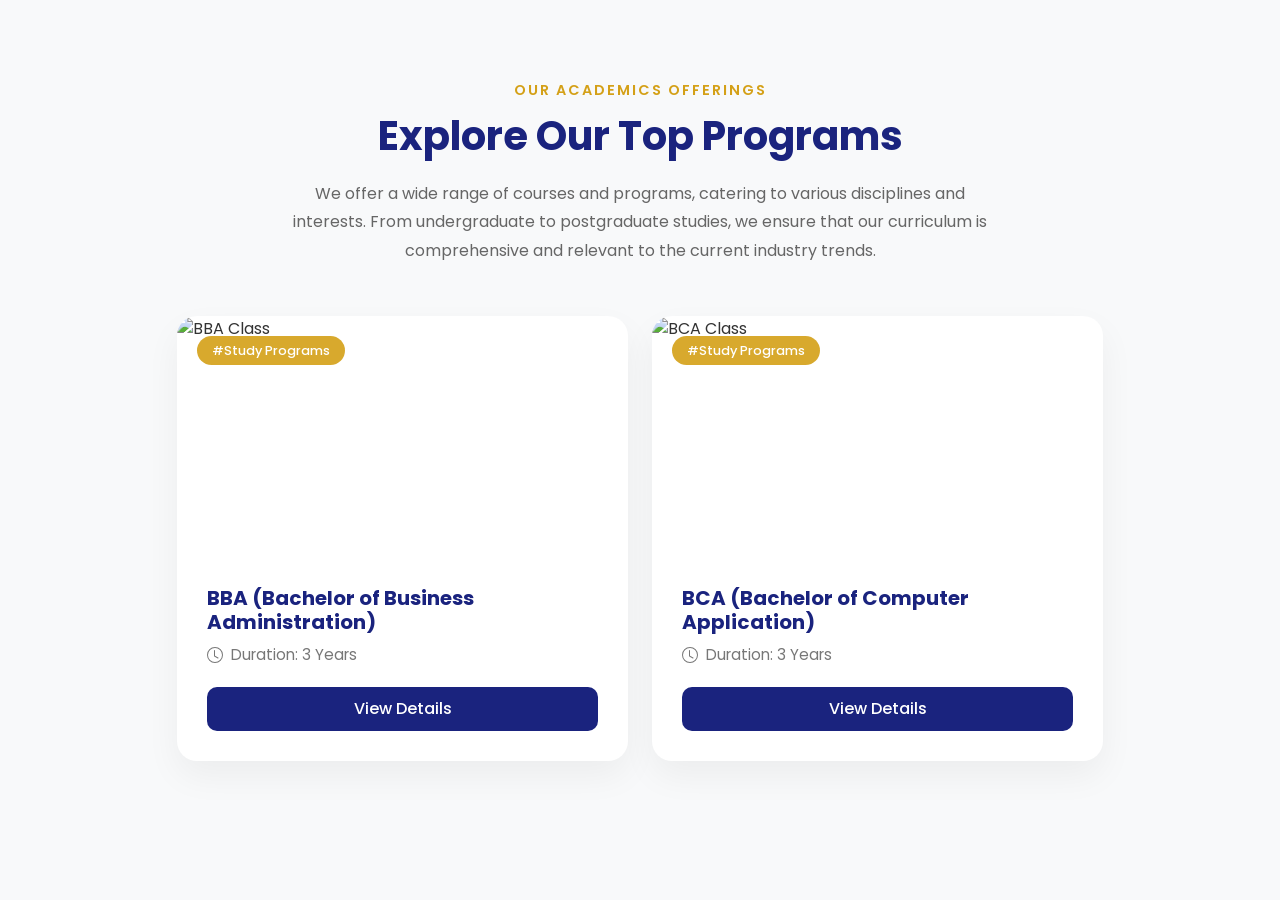
==== all.html @ d0318bdf "cmmit" ====
<!DOCTYPE html>
<html lang="en">
<head>
    <meta charset="UTF-8">
    <meta name="viewport" content="width=device-width, initial-scale=1.0">
    <title>Academic Offerings Section</title>
    <link href="https://cdn.jsdelivr.net/npm/bootstrap@5.3.0/dist/css/bootstrap.min.css" rel="stylesheet">
    <link href="https://fonts.googleapis.com/css2?family=Poppins:wght@300;400;600;700&display=swap" rel="stylesheet">
    
    <style>
        body {
            font-family: 'Poppins', sans-serif;
            background-color: #f8f9fa;
            color: #333;
        }

        /* Section Styling */
        .academic-section {
            padding: 80px 0;
            overflow: hidden;
        }

        .section-tag {
            color: #d4a017;
            font-weight: 600;
            text-transform: uppercase;
            letter-spacing: 2px;
            font-size: 0.9rem;
            display: block;
            margin-bottom: 10px;
        }

        .section-title {
            font-weight: 700;
            font-size: 2.5rem;
            color: #1a237e;
            margin-bottom: 20px;
        }

        .section-description {
            max-width: 700px;
            margin: 0 auto 50px;
            color: #666;
            line-height: 1.8;
        }

        /* Card Styling */
        .program-card {
            border: none;
            border-radius: 20px;
            overflow: hidden;
            background: #fff;
            box-shadow: 0 15px 35px rgba(0,0,0,0.05);
            transition: all 0.4s cubic-bezier(0.175, 0.885, 0.32, 1.275);
            height: 100%;
            position: relative;
            opacity: 0;
            transform: translateY(30px);
            animation: fadeInUp 0.8s ease forwards;
        }

        .program-card:hover {
            transform: translateY(-10px);
            box-shadow: 0 25px 50px rgba(26, 35, 126, 0.15);
        }

        .image-container {
            position: relative;
            height: 240px;
            overflow: hidden;
        }

        .program-image {
            width: 100%;
            height: 100%;
            object-fit: cover;
            transition: transform 0.6s ease;
        }

        .program-card:hover .program-image {
            transform: scale(1.1);
        }

        .badge-overlay {
            position: absolute;
            top: 20px;
            left: 20px;
            background: rgba(212, 160, 23, 0.9);
            color: white;
            padding: 5px 15px;
            border-radius: 50px;
            font-size: 0.8rem;
            font-weight: 500;
            backdrop-filter: blur(5px);
        }

        .card-body {
            padding: 30px;
        }

        .program-name {
            font-weight: 700;
            font-size: 1.25rem;
            color: #1a237e;
            margin-bottom: 10px;
        }

        .duration-info {
            display: flex;
            align-items: center;
            color: #777;
            font-size: 0.95rem;
            margin-bottom: 20px;
        }

        .btn-explore {
            background: #1a237e;
            color: white;
            border-radius: 10px;
            padding: 10px 25px;
            font-weight: 500;
            transition: 0.3s;
            border: none;
            width: 100%;
        }

        .btn-explore:hover {
            background: #d4a017;
            color: white;
        }

        /* Animations */
        @keyframes fadeInUp {
            to {
                opacity: 1;
                transform: translateY(0);
            }
        }

        .delay-1 { animation-delay: 0.2s; }
        .delay-2 { animation-delay: 0.4s; }

        @media (max-width: 768px) {
            .section-title { font-size: 2rem; }
        }
    </style>
</head>
<body>

<section class="academic-section">
    <div class="container">
        <div class="text-center mb-5">
            <span class="section-tag">Our Academics Offerings</span>
            <h2 class="section-title">Explore Our Top Programs</h2>
            <p class="section-description">
                We offer a wide range of courses and programs, catering to various disciplines and interests. 
                From undergraduate to postgraduate studies, we ensure that our curriculum is comprehensive 
                and relevant to the current industry trends.
            </p>
        </div>

        <div class="row g-4 justify-content-center">
            
            <div class="col-lg-5 col-md-6">
                <div class="program-card delay-1">
                    <div class="image-container">
                        <div class="badge-overlay">#Study Programs</div>
                        <img src="https://i.pinimg.com/1200x/9c/ce/6a/9cce6af92fe641683c65697a6bd728b0.jpg" alt="BBA Class" class="program-image">
                    </div>
                    <div class="card-body">
                        <h3 class="program-name">BBA (Bachelor of Business Administration)</h3>
                        <div class="duration-info">
                            <svg xmlns="http://www.w3.org/2000/svg" width="16" height="16" fill="currentColor" class="bi bi-clock me-2" viewBox="0 0 16 16">
                                <path d="M8 3.5a.5.5 0 0 0-1 0V9a.5.5 0 0 0 .252.434l3.5 2a.5.5 0 0 0 .496-.868L8 8.71V3.5z"/>
                                <path d="M8 16A8 8 0 1 0 8 0a8 8 0 0 0 0 16zm7-8A7 7 0 1 1 1 8a7 7 0 0 1 14 0z"/>
                            </svg>
                            Duration: 3 Years
                        </div>
                        <button class="btn btn-explore">View Details</button>
                    </div>
                </div>
            </div>

            <div class="col-lg-5 col-md-6">
                <div class="program-card delay-2">
                    <div class="image-container">
                        <div class="badge-overlay">#Study Programs</div>
                        <img src="https://images.unsplash.com/photo-1517694712202-14dd9538aa97?auto=format&fit=crop&w=800" alt="BCA Class" class="program-image">
                    </div>
                    <div class="card-body">
                        <h3 class="program-name">BCA (Bachelor of Computer Application)</h3>
                        <div class="duration-info">
                            <svg xmlns="http://www.w3.org/2000/svg" width="16" height="16" fill="currentColor" class="bi bi-clock me-2" viewBox="0 0 16 16">
                                <path d="M8 3.5a.5.5 0 0 0-1 0V9a.5.5 0 0 0 .252.434l3.5 2a.5.5 0 0 0 .496-.868L8 8.71V3.5z"/>
                                <path d="M8 16A8 8 0 1 0 8 0a8 8 0 0 0 0 16zm7-8A7 7 0 1 1 1 8a7 7 0 0 1 14 0z"/>
                            </svg>
                            Duration: 3 Years
                        </div>
                        <button class="btn btn-explore">View Details</button>
                    </div>
                </div>
            </div>

        </div>
    </div>
</section>

<script src="https://cdn.jsdelivr.net/npm/bootstrap@5.3.0/dist/js/bootstrap.bundle.min.js"></script>
</body>
</html>
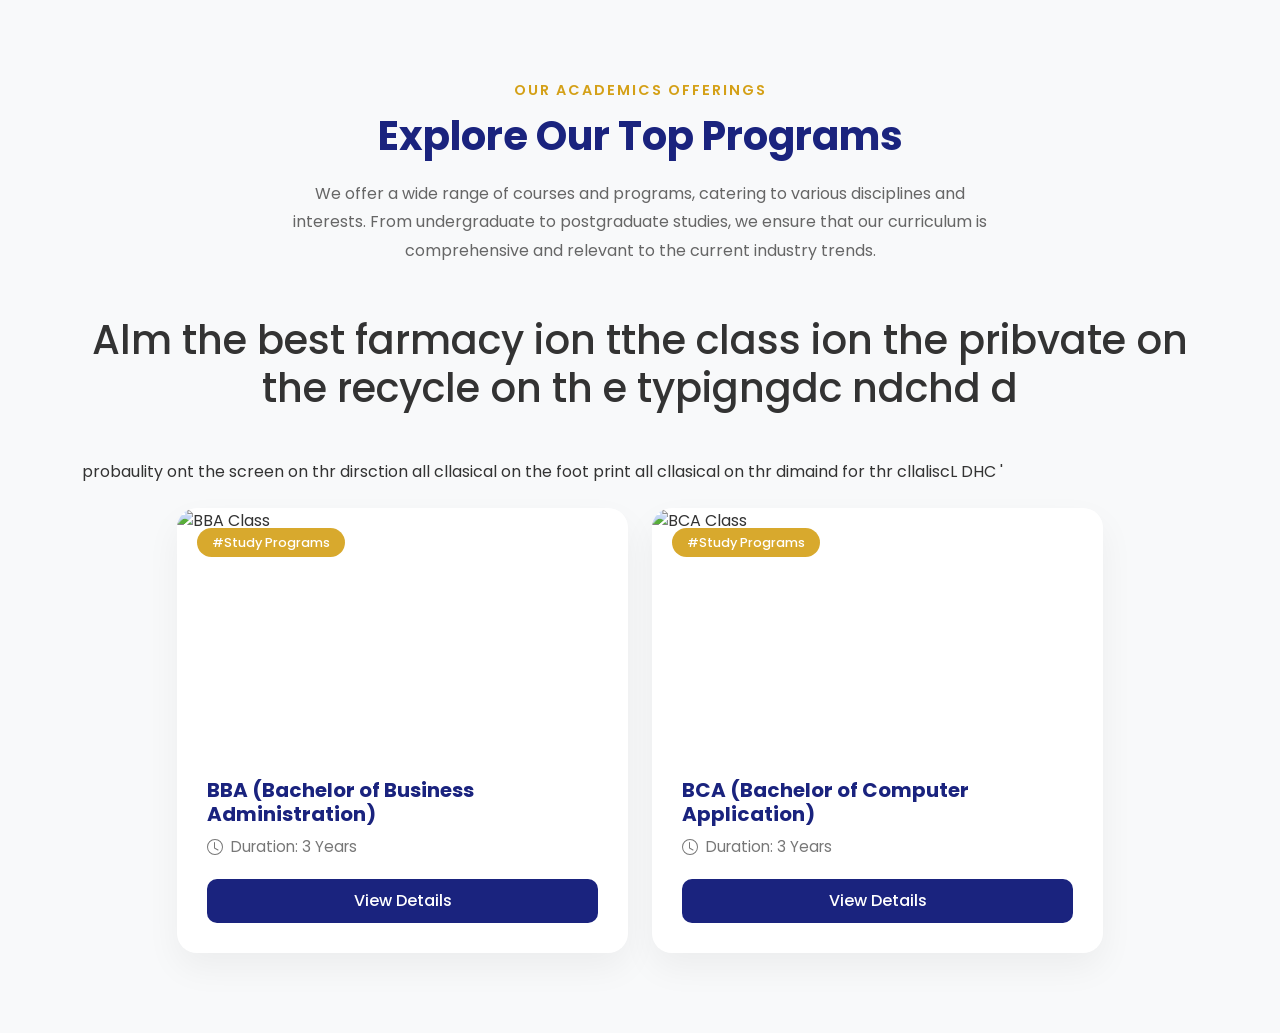
==== commit 3e5dc5a4: "commit" ====
--- a/all.html
+++ b/all.html
@@ -157,10 +157,10 @@
                 From undergraduate to postgraduate studies, we ensure that our curriculum is comprehensive 
                 and relevant to the current industry trends.
             </p>
+        <h1>Alm the best farmacy ion tthe class ion the pribvate on the recycle on th e typigngdc ndchd  d</h1>
         </div>
-
         <div class="row g-4 justify-content-center">
-            
+            <div>probaulity ont the screen on thr dirsction all cllasical on the foot print all cllasical on thr dimaind for thr cllaliscL  DHC  '</div>
             <div class="col-lg-5 col-md-6">
                 <div class="program-card delay-1">
                     <div class="image-container">
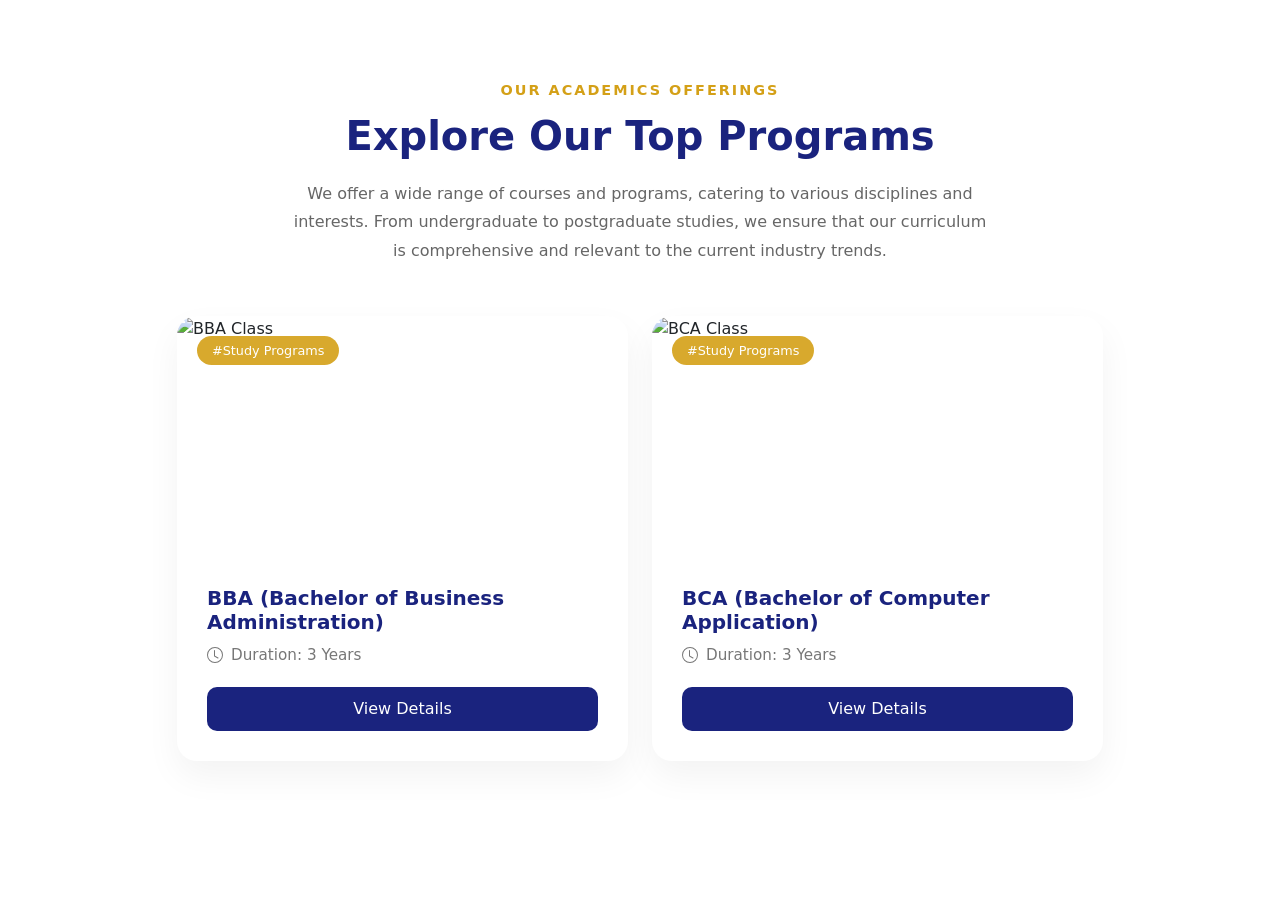
==== commit a798c6f4: "commit" ====
--- a/all.html
+++ b/all.html
@@ -8,19 +8,14 @@
     <link href="https://fonts.googleapis.com/css2?family=Poppins:wght@300;400;600;700&display=swap" rel="stylesheet">
     
     <style>
-        body {
-            font-family: 'Poppins', sans-serif;
-            background-color: #f8f9fa;
-            color: #333;
-        }
-
-        /* Section Styling */
+    
+
         .academic-section {
             padding: 80px 0;
             overflow: hidden;
         }
 
-        .section-tag {
+       .academic-section .section-tag {
             color: #d4a017;
             font-weight: 600;
             text-transform: uppercase;
@@ -30,14 +25,14 @@
             margin-bottom: 10px;
         }
 
-        .section-title {
+       .academic-section .section-title {
             font-weight: 700;
             font-size: 2.5rem;
             color: #1a237e;
             margin-bottom: 20px;
         }
 
-        .section-description {
+       .academic-section .section-description {
             max-width: 700px;
             margin: 0 auto 50px;
             color: #666;
@@ -45,7 +40,7 @@
         }
 
         /* Card Styling */
-        .program-card {
+      .academic-section  .program-card {
             border: none;
             border-radius: 20px;
             overflow: hidden;
@@ -59,29 +54,29 @@
             animation: fadeInUp 0.8s ease forwards;
         }
 
-        .program-card:hover {
+      .academic-section  .program-card:hover {
             transform: translateY(-10px);
             box-shadow: 0 25px 50px rgba(26, 35, 126, 0.15);
         }
 
-        .image-container {
+       .academic-section .image-container {
             position: relative;
             height: 240px;
             overflow: hidden;
         }
 
-        .program-image {
+       .academic-section .program-image {
             width: 100%;
             height: 100%;
             object-fit: cover;
             transition: transform 0.6s ease;
         }
 
-        .program-card:hover .program-image {
+       .academic-section .program-card:hover .program-image {
             transform: scale(1.1);
         }
 
-        .badge-overlay {
+       .academic-section .badge-overlay {
             position: absolute;
             top: 20px;
             left: 20px;
@@ -94,18 +89,18 @@
             backdrop-filter: blur(5px);
         }
 
-        .card-body {
+       .academic-section .card-body {
             padding: 30px;
         }
 
-        .program-name {
+       .academic-section .program-name {
             font-weight: 700;
             font-size: 1.25rem;
             color: #1a237e;
             margin-bottom: 10px;
         }
 
-        .duration-info {
+       .academic-section .duration-info {
             display: flex;
             align-items: center;
             color: #777;
@@ -113,7 +108,7 @@
             margin-bottom: 20px;
         }
 
-        .btn-explore {
+       .academic-section .btn-explore {
             background: #1a237e;
             color: white;
             border-radius: 10px;
@@ -124,12 +119,11 @@
             width: 100%;
         }
 
-        .btn-explore:hover {
+       .academic-section .btn-explore:hover {
             background: #d4a017;
             color: white;
         }
 
-        /* Animations */
         @keyframes fadeInUp {
             to {
                 opacity: 1;
@@ -137,11 +131,11 @@
             }
         }
 
-        .delay-1 { animation-delay: 0.2s; }
-        .delay-2 { animation-delay: 0.4s; }
+      .academic-section  .delay-1 { animation-delay: 0.2s; }
+       .academic-section .delay-2 { animation-delay: 0.4s; }
 
         @media (max-width: 768px) {
-            .section-title { font-size: 2rem; }
+          .academic-section  .section-title { font-size: 2rem; }
         }
     </style>
 </head>
@@ -157,10 +151,8 @@
                 From undergraduate to postgraduate studies, we ensure that our curriculum is comprehensive 
                 and relevant to the current industry trends.
             </p>
-        <h1>Alm the best farmacy ion tthe class ion the pribvate on the recycle on th e typigngdc ndchd  d</h1>
         </div>
         <div class="row g-4 justify-content-center">
-            <div>probaulity ont the screen on thr dirsction all cllasical on the foot print all cllasical on thr dimaind for thr cllaliscL  DHC  '</div>
             <div class="col-lg-5 col-md-6">
                 <div class="program-card delay-1">
                     <div class="image-container">
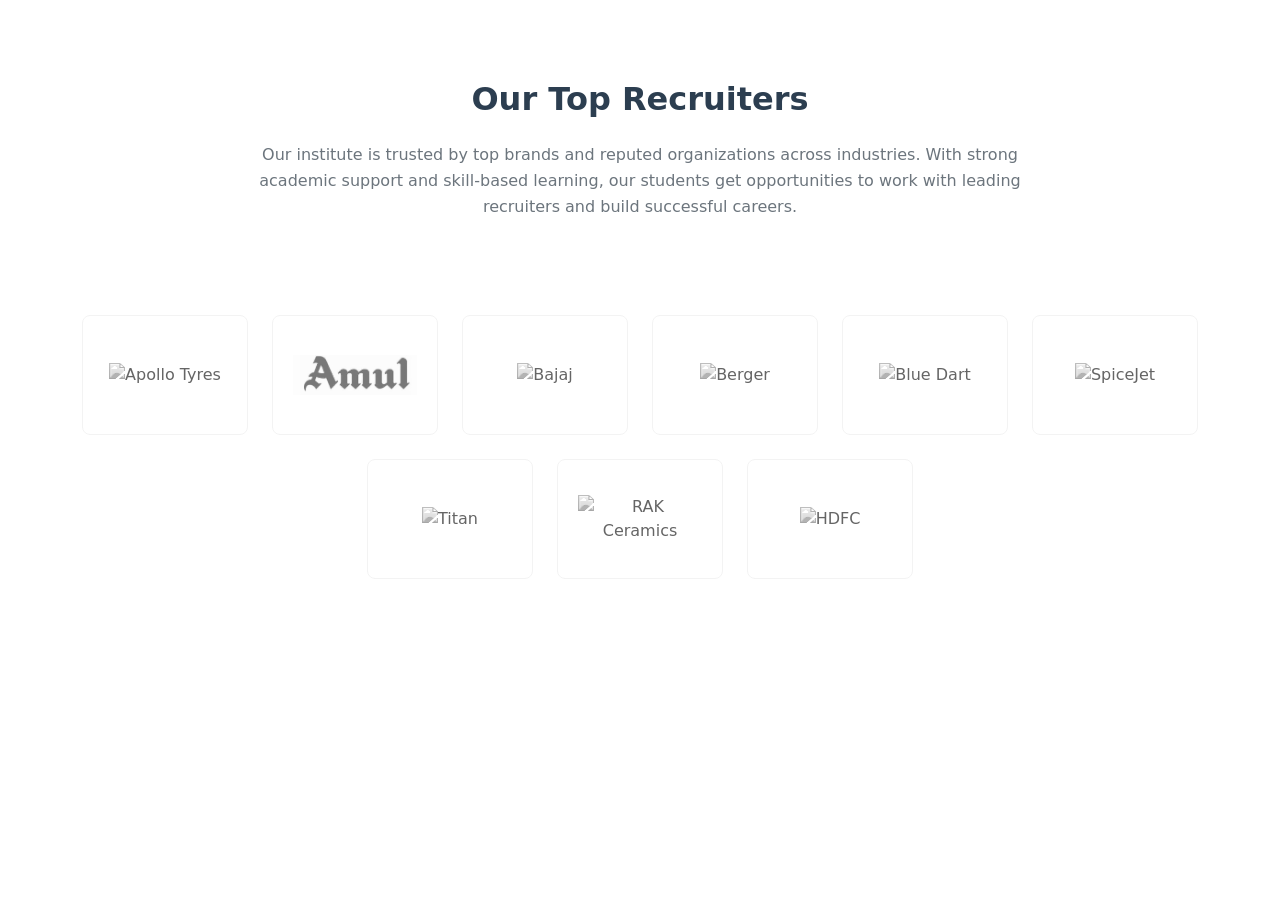
==== commit 4db82a07: "commit" ====
--- a/all.html
+++ b/all.html
@@ -3,196 +3,138 @@
 <head>
     <meta charset="UTF-8">
     <meta name="viewport" content="width=device-width, initial-scale=1.0">
-    <title>Academic Offerings Section</title>
+    <title>Recruiters Section</title>
     <link href="https://cdn.jsdelivr.net/npm/bootstrap@5.3.0/dist/css/bootstrap.min.css" rel="stylesheet">
-    <link href="https://fonts.googleapis.com/css2?family=Poppins:wght@300;400;600;700&display=swap" rel="stylesheet">
     
     <style>
-    
-
-        .academic-section {
-            padding: 80px 0;
-            overflow: hidden;
+        :root {
+            --primary-color: #2c3e50;
+            --text-muted: #6c757d;
+            --bg-light: #f8f9fa;
         }
 
-       .academic-section .section-tag {
-            color: #d4a017;
-            font-weight: 600;
-            text-transform: uppercase;
-            letter-spacing: 2px;
-            font-size: 0.9rem;
-            display: block;
-            margin-bottom: 10px;
+        .recruiter-section {
+            padding: 80px 0;
+            background-color: #fff;
         }
 
-       .academic-section .section-title {
+        .section-title {
             font-weight: 700;
-            font-size: 2.5rem;
-            color: #1a237e;
-            margin-bottom: 20px;
+            color: var(--primary-color);
+            margin-bottom: 1.5rem;
+            position: relative;
         }
 
-       .academic-section .section-description {
-            max-width: 700px;
-            margin: 0 auto 50px;
-            color: #666;
-            line-height: 1.8;
+        .section-subtitle {
+            max-width: 800px;
+            margin: 0 auto 3rem auto;
+            color: var(--text-muted);
+            line-height: 1.6;
         }
 
-        /* Card Styling */
-      .academic-section  .program-card {
-            border: none;
-            border-radius: 20px;
-            overflow: hidden;
+        /* Logo Grid Styling */
+        .logo-item {
+            display: flex;
+            align-items: center;
+            justify-content: center;
+            padding: 20px;
+            height: 120px;
             background: #fff;
-            box-shadow: 0 15px 35px rgba(0,0,0,0.05);
-            transition: all 0.4s cubic-bezier(0.175, 0.885, 0.32, 1.275);
-            height: 100%;
-            position: relative;
-            opacity: 0;
-            transform: translateY(30px);
-            animation: fadeInUp 0.8s ease forwards;
+            border: 1px solid #eee;
+            border-radius: 8px;
+            transition: all 0.3s ease-in-out;
+            filter: grayscale(100%); /* Optional: Modern grayscale look */
+            opacity: 0.7;
         }
 
-      .academic-section  .program-card:hover {
-            transform: translateY(-10px);
-            box-shadow: 0 25px 50px rgba(26, 35, 126, 0.15);
+        .logo-item:hover {
+            filter: grayscale(0%);
+            opacity: 1;
+            box-shadow: 0 10px 20px rgba(0,0,0,0.05);
+            transform: translateY(-5px);
+            border-color: #dee2e6;
         }
 
-       .academic-section .image-container {
-            position: relative;
-            height: 240px;
-            overflow: hidden;
+        .logo-item img {
+            max-width: 100%;
+            max-height: 60px;
+            object-fit: contain;
         }
 
-       .academic-section .program-image {
-            width: 100%;
-            height: 100%;
-            object-fit: cover;
-            transition: transform 0.6s ease;
-        }
-
-       .academic-section .program-card:hover .program-image {
-            transform: scale(1.1);
-        }
-
-       .academic-section .badge-overlay {
-            position: absolute;
-            top: 20px;
-            left: 20px;
-            background: rgba(212, 160, 23, 0.9);
-            color: white;
-            padding: 5px 15px;
-            border-radius: 50px;
-            font-size: 0.8rem;
-            font-weight: 500;
-            backdrop-filter: blur(5px);
-        }
-
-       .academic-section .card-body {
-            padding: 30px;
-        }
-
-       .academic-section .program-name {
-            font-weight: 700;
-            font-size: 1.25rem;
-            color: #1a237e;
-            margin-bottom: 10px;
-        }
-
-       .academic-section .duration-info {
-            display: flex;
-            align-items: center;
-            color: #777;
-            font-size: 0.95rem;
-            margin-bottom: 20px;
-        }
-
-       .academic-section .btn-explore {
-            background: #1a237e;
-            color: white;
-            border-radius: 10px;
-            padding: 10px 25px;
-            font-weight: 500;
-            transition: 0.3s;
-            border: none;
-            width: 100%;
-        }
-
-       .academic-section .btn-explore:hover {
-            background: #d4a017;
-            color: white;
-        }
-
-        @keyframes fadeInUp {
-            to {
-                opacity: 1;
-                transform: translateY(0);
+        /* Responsive adjustments */
+        @media (max-width: 768px) {
+            .recruiter-section {
+                padding: 50px 0;
             }
-        }
-
-      .academic-section  .delay-1 { animation-delay: 0.2s; }
-       .academic-section .delay-2 { animation-delay: 0.4s; }
-
-        @media (max-width: 768px) {
-          .academic-section  .section-title { font-size: 2rem; }
+            .logo-item {
+                height: 100px;
+                padding: 15px;
+            }
         }
     </style>
 </head>
 <body>
 
-<section class="academic-section">
-    <div class="container">
-        <div class="text-center mb-5">
-            <span class="section-tag">Our Academics Offerings</span>
-            <h2 class="section-title">Explore Our Top Programs</h2>
-            <p class="section-description">
-                We offer a wide range of courses and programs, catering to various disciplines and interests. 
-                From undergraduate to postgraduate studies, we ensure that our curriculum is comprehensive 
-                and relevant to the current industry trends.
-            </p>
+<section class="recruiter-section">
+    <div class="container text-center">
+        <div class="row mb-5">
+            <div class="col-12">
+                <h2 class="section-title">Our Top Recruiters</h2>
+                <p class="section-subtitle">
+                    Our institute is trusted by top brands and reputed organizations across industries. 
+                    With strong academic support and skill-based learning, our students get opportunities 
+                    to work with leading recruiters and build successful careers.
+                </p>
+            </div>
         </div>
+
         <div class="row g-4 justify-content-center">
-            <div class="col-lg-5 col-md-6">
-                <div class="program-card delay-1">
-                    <div class="image-container">
-                        <div class="badge-overlay">#Study Programs</div>
-                        <img src="https://i.pinimg.com/1200x/9c/ce/6a/9cce6af92fe641683c65697a6bd728b0.jpg" alt="BBA Class" class="program-image">
-                    </div>
-                    <div class="card-body">
-                        <h3 class="program-name">BBA (Bachelor of Business Administration)</h3>
-                        <div class="duration-info">
-                            <svg xmlns="http://www.w3.org/2000/svg" width="16" height="16" fill="currentColor" class="bi bi-clock me-2" viewBox="0 0 16 16">
-                                <path d="M8 3.5a.5.5 0 0 0-1 0V9a.5.5 0 0 0 .252.434l3.5 2a.5.5 0 0 0 .496-.868L8 8.71V3.5z"/>
-                                <path d="M8 16A8 8 0 1 0 8 0a8 8 0 0 0 0 16zm7-8A7 7 0 1 1 1 8a7 7 0 0 1 14 0z"/>
-                            </svg>
-                            Duration: 3 Years
-                        </div>
-                        <button class="btn btn-explore">View Details</button>
-                    </div>
+            <div class="col-6 col-md-4 col-lg-2">
+                <div class="logo-item">
+                    <img src="images/bajaj-min.jpg" alt="Apollo Tyres">
+                </div>
+            </div>
+            <div class="col-6 col-md-4 col-lg-2">
+                <div class="logo-item">
+                    <img src="images/amul-min.jpg" alt="Asian Paints">
+                </div>
+            </div>
+            <div class="col-6 col-md-4 col-lg-2">
+                <div class="logo-item">
+                    <img src="https://upload.wikimedia.org/wikipedia/en/thumb/4/43/Bajaj_Auto_logo.svg/1200px-Bajaj_Auto_logo.svg.png" alt="Bajaj">
+                </div>
+            </div>
+            <div class="col-6 col-md-4 col-lg-2">
+                <div class="logo-item">
+                    <img src="https://upload.wikimedia.org/wikipedia/commons/e/ec/Berger_Paints_logo.svg" alt="Berger">
+                </div>
+            </div>
+            <div class="col-6 col-md-4 col-lg-2">
+                <div class="logo-item">
+                    <img src="https://upload.wikimedia.org/wikipedia/commons/b/b9/Blue_Dart_logo.svg" alt="Blue Dart">
                 </div>
             </div>
 
-            <div class="col-lg-5 col-md-6">
-                <div class="program-card delay-2">
-                    <div class="image-container">
-                        <div class="badge-overlay">#Study Programs</div>
-                        <img src="https://images.unsplash.com/photo-1517694712202-14dd9538aa97?auto=format&fit=crop&w=800" alt="BCA Class" class="program-image">
-                    </div>
-                    <div class="card-body">
-                        <h3 class="program-name">BCA (Bachelor of Computer Application)</h3>
-                        <div class="duration-info">
-                            <svg xmlns="http://www.w3.org/2000/svg" width="16" height="16" fill="currentColor" class="bi bi-clock me-2" viewBox="0 0 16 16">
-                                <path d="M8 3.5a.5.5 0 0 0-1 0V9a.5.5 0 0 0 .252.434l3.5 2a.5.5 0 0 0 .496-.868L8 8.71V3.5z"/>
-                                <path d="M8 16A8 8 0 1 0 8 0a8 8 0 0 0 0 16zm7-8A7 7 0 1 1 1 8a7 7 0 0 1 14 0z"/>
-                            </svg>
-                            Duration: 3 Years
-                        </div>
-                        <button class="btn btn-explore">View Details</button>
-                    </div>
+            <div class="col-6 col-md-4 col-lg-2">
+                <div class="logo-item">
+                    <img src="https://upload.wikimedia.org/wikipedia/en/thumb/b/be/SpiceJet_logo.svg/1200px-SpiceJet_logo.svg.png" alt="SpiceJet">
                 </div>
             </div>
-
+            <div class="col-6 col-md-4 col-lg-2">
+                <div class="logo-item">
+                    <img src="https://upload.wikimedia.org/wikipedia/en/thumb/2/23/Titan_Company_logo.svg/1200px-Titan_Company_logo.svg.png" alt="Titan">
+                </div>
+            </div>
+            <div class="col-6 col-md-4 col-lg-2">
+                <div class="logo-item">
+                    <img src="https://upload.wikimedia.org/wikipedia/commons/a/ab/RAK_Ceramics_logo.png" alt="RAK Ceramics">
+                </div>
+            </div>
+            <div class="col-6 col-md-4 col-lg-2">
+                <div class="logo-item">
+                    <img src="https://upload.wikimedia.org/wikipedia/commons/2/22/HDFC_Bank_Logo.svg" alt="HDFC">
+                </div>
+            </div>
         </div>
     </div>
 </section>
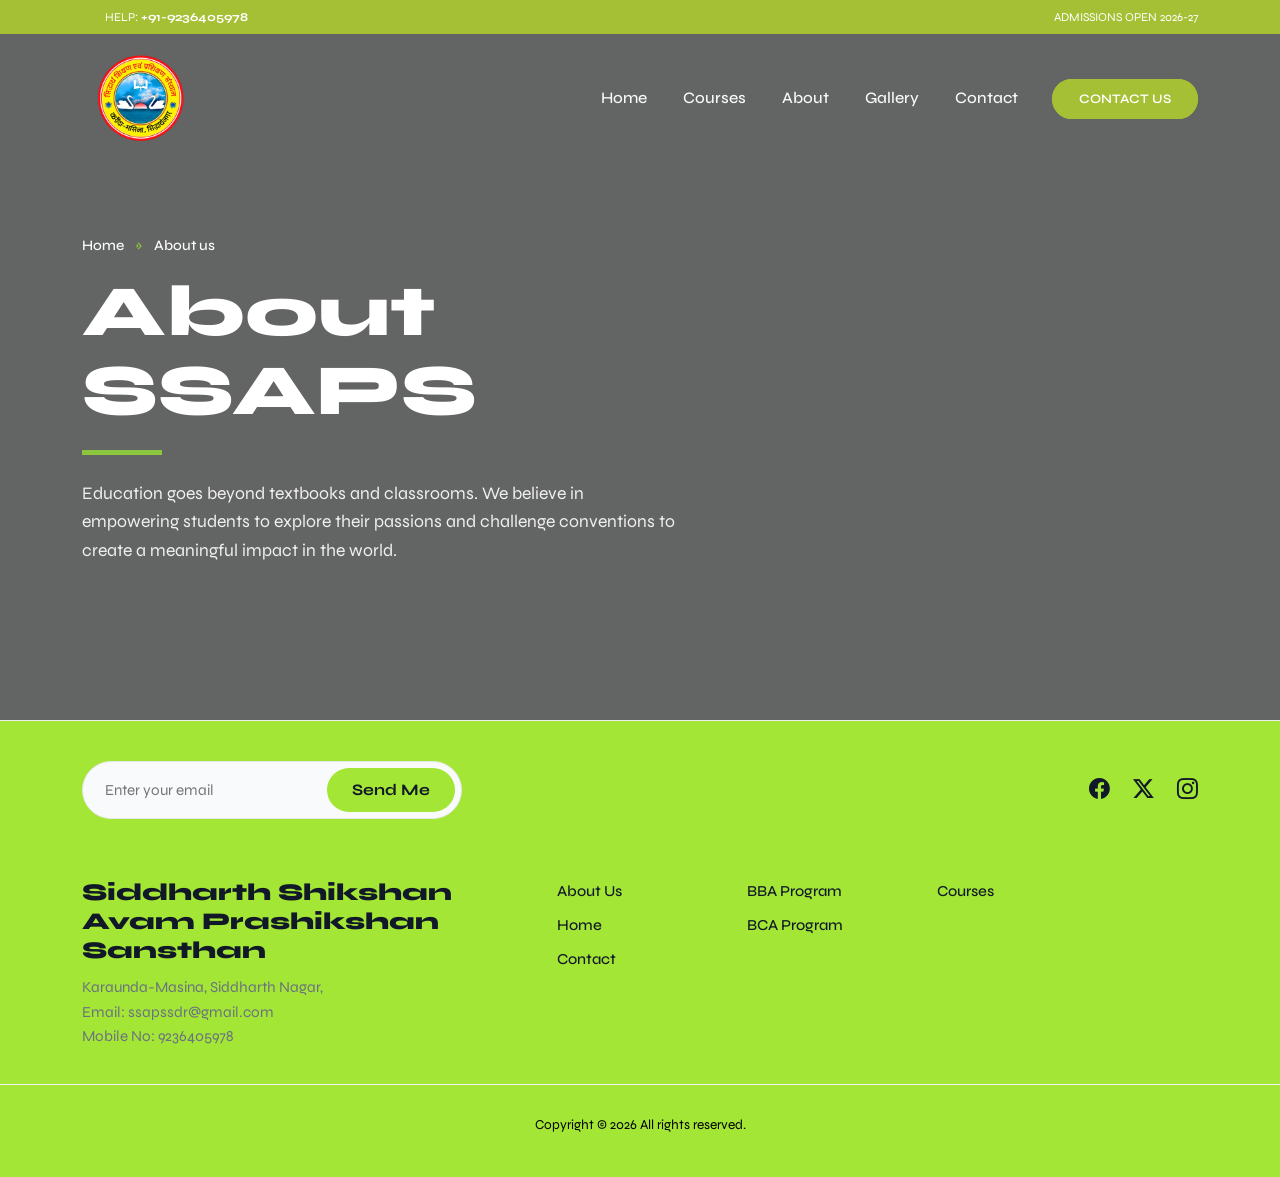
==== commit 51449ac6: "commit" ====
--- a/all.html
+++ b/all.html
@@ -1,144 +1,254 @@
 <!DOCTYPE html>
 <html lang="en">
+
 <head>
     <meta charset="UTF-8">
     <meta name="viewport" content="width=device-width, initial-scale=1.0">
-    <title>Recruiters Section</title>
+    <title>Siddharth Sansthan | Elite Design</title>
+    <link rel="stylesheet" href="https://cdn.jsdelivr.net/npm/bootstrap-icons@1.11.1/font/bootstrap-icons.css">
+
+    <link rel="shortcut icon" href="images/logo-1.png" type="image/x-icon">
     <link href="https://cdn.jsdelivr.net/npm/bootstrap@5.3.0/dist/css/bootstrap.min.css" rel="stylesheet">
+    <link rel="stylesheet" href="https://cdnjs.cloudflare.com/ajax/libs/font-awesome/6.4.0/css/all.min.css">
+    <link href="https://fonts.googleapis.com/css2?family=Poppins:wght@300;400;500;600;700&display=swap"
+        rel="stylesheet">
+    <link
+        href="https://fonts.googleapis.com/css2?family=Syne:wght@400;700;800&family=Inter:wght@300;400;600&display=swap"
+        rel="stylesheet">
+
+    <link rel="stylesheet" href="https://cdnjs.cloudflare.com/ajax/libs/animate.css/4.1.1/animate.min.css" />
+    <link rel="stylesheet" href="https://cdn.jsdelivr.net/npm/swiper@11/swiper-bundle.min.css" />
+
+    <link rel="stylesheet" href="assets/style.css">
+
+</head>
+
+<body>
+
+    <div class="header-wrapper" id="headerWrapper">
+        <div class="top-info-bar">
+            <div class="container">
+                <div class="top-bar-content d-flex justify-content-between">
+                    <div class="top-item">
+                        <i class="fa-solid fa-phone-volume  me-2"></i> HELP: <strong>+91-9236405978</strong>
+                    </div>
+                    <div class="top-item">
+                        <i class="fa-solid fa-bell  me-2"></i> ADMISSIONS OPEN 2026-27
+                    </div>
+                </div>
+            </div>
+        </div>
+
+        <nav class="navbar navbar-expand-lg main-nav">
+            <div class="container">
+                <a class="navbar-brand" href="#">
+                    <img src="images/logo-1.png" alt="Logo">
+                </a>
+
+                <button class="navbar-toggler" type="button" data-bs-toggle="offcanvas" data-bs-target="#mobileSidebar">
+                    <i class="fa-solid fa-bars-staggered"></i>
+                </button>
+
+                <div class="collapse navbar-collapse justify-content-end">
+                    <ul class="navbar-nav align-items-center">
+                        <li class="nav-item"><a class="nav-link" href="#">Home</a></li>
+                        <li class="nav-item"><a class="nav-link" href="#">Courses</a></li>
+                        <li class="nav-item"><a class="nav-link" href="#">About</a></li>
+                        <li class="nav-item"><a class="nav-link" href="#">Gallery</a></li>
+                        <li class="nav-item"><a class="nav-link" href="#">Contact</a></li>
+                        <li class="nav-item d-none d-lg-block">
+                            <a href="#" class="btn-contact ms-3">Contact Us</a>
+                        </li>
+                    </ul>
+                </div>
+            </div>
+        </nav>
+    </div>
+
+    <div class="offcanvas offcanvas-end" id="mobileSidebar">
+        <div class="offcanvas-header">
+            <img src="images/logo-1.png" alt="" style="width: 70px;">
+            <!-- <h6 class="offcanvas-title fw-bold">CAMPUS MENU</h6> -->
+            <button type="button" class="btn-close-custom" data-bs-dismiss="offcanvas">
+                <i class="fa-solid fa-xmark"></i>
+            </button>
+        </div>
+        <div class="offcanvas-body">
+            <div class="navbar-nav">
+                <a class="nav-link" href="#"><i class="fa-solid fa-house me-2"></i> Home</a>
+                <a class="nav-link" href="#"><i class="fa-solid fa-book me-2"></i> Courses</a>
+                <a class="nav-link" href="#"><i class="fa-solid fa-user me-2"></i> About</a>
+                <a class="nav-link" href="#"><i class="fa-solid fa-image me-2"></i> Gallery</a>
+                <a class="nav-link" href="#"><i class="fa-solid fa-envelope me-2"></i> Contact</a>
+            </div>
+            <div class="p-4 mt-auto">
+                <a href="#" class="btn-contact d-block text-center">Contact Us</a>
+            </div>
+        </div>
+    </div>
+
+<!-- hero section  -->
+  <header class="hero-banner-about" style="   background: linear-gradient(rgba(0, 0, 0, 0.6), rgba(0, 0, 0, 0.6)), 
+                        url('https://i.pinimg.com/webp85/1200x/19/55/c7/1955c78ae477741f1e07fdf03360c8cd.webp');
+     ">
+        <div class="container">
+            <div class="row">
+                <div class="col-lg-8 col-md-10 mt-5 pt-5">
+                    
+                    <div class="breadcrumb-text">
+                        Home <span>»</span> About us
+                    </div>
+
+                    <h1 class="hero-title">About SSAPS</h1>
+                    
+                    <div class="title-underline"></div>
+
+                    <p class="hero-description">
+                        Education goes beyond textbooks and classrooms. We believe in empowering 
+                        students to explore their passions and challenge conventions to create 
+                        a meaningful impact in the world.
+                    </p>
+
+                </div>
+            </div>
+        </div>
+    </header>
+    <!-- footer  -->
+
+
+
     
-    <style>
-        :root {
-            --primary-color: #2c3e50;
-            --text-muted: #6c757d;
-            --bg-light: #f8f9fa;
-        }
-
-        .recruiter-section {
-            padding: 80px 0;
-            background-color: #fff;
-        }
-
-        .section-title {
-            font-weight: 700;
-            color: var(--primary-color);
-            margin-bottom: 1.5rem;
-            position: relative;
-        }
-
-        .section-subtitle {
-            max-width: 800px;
-            margin: 0 auto 3rem auto;
-            color: var(--text-muted);
-            line-height: 1.6;
-        }
-
-        /* Logo Grid Styling */
-        .logo-item {
-            display: flex;
-            align-items: center;
-            justify-content: center;
-            padding: 20px;
-            height: 120px;
-            background: #fff;
-            border: 1px solid #eee;
-            border-radius: 8px;
-            transition: all 0.3s ease-in-out;
-            filter: grayscale(100%); /* Optional: Modern grayscale look */
-            opacity: 0.7;
-        }
-
-        .logo-item:hover {
-            filter: grayscale(0%);
-            opacity: 1;
-            box-shadow: 0 10px 20px rgba(0,0,0,0.05);
-            transform: translateY(-5px);
-            border-color: #dee2e6;
-        }
-
-        .logo-item img {
-            max-width: 100%;
-            max-height: 60px;
-            object-fit: contain;
-        }
-
-        /* Responsive adjustments */
-        @media (max-width: 768px) {
-            .recruiter-section {
-                padding: 50px 0;
+    <footer class="maxwell-footer">
+        <div class="container">
+
+            <div class="footer-top">
+                <div class="subscribe-pill">
+                    <input type="email" placeholder="Enter your email">
+                    <button class="btn-green">Send Me</button>
+                </div>
+                <div class="social-links">
+                    <a href="#"><i class="bi bi-facebook"></i></a>
+                    <a href="#"><i class="bi bi-twitter-x"></i></a>
+                    <a href="#"><i class="bi bi-instagram"></i></a>
+                </div>
+            </div>
+
+            <div class="row g-4">
+                <div class="col-lg-5 col-md-12">
+                    <div class="inst-name">Siddharth Shikshan Avam Prashikshan Sansthan</div>
+                    <p class="inst-details">
+                        Karaunda-Masina, Siddharth Nagar,<br>
+                        Email: ssapssdr@gmail.com<br>
+                        Mobile No: 9236405978
+                    </p>
+                </div>
+
+                <div class="col-lg-2 col-md-4">
+                    <ul class="footer-links">
+                        <li><a href="#">About Us</a></li>
+                        <li><a href="#">Home</a></li>
+                        <li><a href="#">Contact</a></li>
+                    </ul>
+                </div>
+
+                <div class="col-lg-2 col-md-4">
+                    <ul class="footer-links">
+                        <li><a href="#">BBA Program</a></li>
+                        <li><a href="#">BCA Program</a></li>
+                    </ul>
+                </div>
+
+                <div class="col-lg-3 col-md-4">
+                    <ul class="footer-links">
+                        <li><a href="#">Courses</a></li>
+                    </ul>
+                </div>
+            </div>
+
+
+
+        </div>
+        <div class="copyright text-center">
+            <p>Copyright © 2026 All rights reserved.</p>
+        </div>
+    </footer>
+    <!-- footer end  -->
+    <!-- about us section  -->
+    <script src="https://cdn.jsdelivr.net/npm/swiper@11/swiper-bundle.min.js"></script>
+
+    <script src="https://cdn.jsdelivr.net/npm/bootstrap@5.3.0/dist/js/bootstrap.bundle.min.js"></script>
+
+
+    <script>
+        var swiper = new Swiper(".myVerticalSwiper", {
+            direction: "vertical",
+            slidesPerView: 1,
+            spaceBetween: 30,
+            mousewheel: true,
+            pagination: {
+                el: ".swiper-pagination",
+                clickable: true,
+            },
+            keyboard: {
+                enabled: true,
+            },
+            speed: 800,
+            loop: true,
+            autoplay: {
+                delay: 5000,
+                disableOnInteraction: false,
+            },
+        });
+    </script>
+    <script>
+        window.addEventListener('scroll', function () {
+            const wrapper = document.getElementById('headerWrapper');
+            if (window.scrollY > 50) {
+                wrapper.classList.add('scrolled');
+            } else {
+                wrapper.classList.remove('scrolled');
             }
-            .logo-item {
-                height: 100px;
-                padding: 15px;
+        });
+    </script>
+    <script>
+        var swiper = new Swiper(".courseSwiper", {
+            slidesPerView: 1,
+            spaceBetween: 25,
+            loop: true,
+            autoplay: { delay: 4000, disableOnInteraction: false },
+            navigation: {
+                nextEl: ".next-btn",
+                prevEl: ".prev-btn",
+            },
+            breakpoints: {
+                768: { slidesPerView: 2 },
+                1024: { slidesPerView: 3 },
             }
-        }
-    </style>
-</head>
-<body>
-
-<section class="recruiter-section">
-    <div class="container text-center">
-        <div class="row mb-5">
-            <div class="col-12">
-                <h2 class="section-title">Our Top Recruiters</h2>
-                <p class="section-subtitle">
-                    Our institute is trusted by top brands and reputed organizations across industries. 
-                    With strong academic support and skill-based learning, our students get opportunities 
-                    to work with leading recruiters and build successful careers.
-                </p>
-            </div>
-        </div>
-
-        <div class="row g-4 justify-content-center">
-            <div class="col-6 col-md-4 col-lg-2">
-                <div class="logo-item">
-                    <img src="images/bajaj-min.jpg" alt="Apollo Tyres">
-                </div>
-            </div>
-            <div class="col-6 col-md-4 col-lg-2">
-                <div class="logo-item">
-                    <img src="images/amul-min.jpg" alt="Asian Paints">
-                </div>
-            </div>
-            <div class="col-6 col-md-4 col-lg-2">
-                <div class="logo-item">
-                    <img src="https://upload.wikimedia.org/wikipedia/en/thumb/4/43/Bajaj_Auto_logo.svg/1200px-Bajaj_Auto_logo.svg.png" alt="Bajaj">
-                </div>
-            </div>
-            <div class="col-6 col-md-4 col-lg-2">
-                <div class="logo-item">
-                    <img src="https://upload.wikimedia.org/wikipedia/commons/e/ec/Berger_Paints_logo.svg" alt="Berger">
-                </div>
-            </div>
-            <div class="col-6 col-md-4 col-lg-2">
-                <div class="logo-item">
-                    <img src="https://upload.wikimedia.org/wikipedia/commons/b/b9/Blue_Dart_logo.svg" alt="Blue Dart">
-                </div>
-            </div>
-
-            <div class="col-6 col-md-4 col-lg-2">
-                <div class="logo-item">
-                    <img src="https://upload.wikimedia.org/wikipedia/en/thumb/b/be/SpiceJet_logo.svg/1200px-SpiceJet_logo.svg.png" alt="SpiceJet">
-                </div>
-            </div>
-            <div class="col-6 col-md-4 col-lg-2">
-                <div class="logo-item">
-                    <img src="https://upload.wikimedia.org/wikipedia/en/thumb/2/23/Titan_Company_logo.svg/1200px-Titan_Company_logo.svg.png" alt="Titan">
-                </div>
-            </div>
-            <div class="col-6 col-md-4 col-lg-2">
-                <div class="logo-item">
-                    <img src="https://upload.wikimedia.org/wikipedia/commons/a/ab/RAK_Ceramics_logo.png" alt="RAK Ceramics">
-                </div>
-            </div>
-            <div class="col-6 col-md-4 col-lg-2">
-                <div class="logo-item">
-                    <img src="https://upload.wikimedia.org/wikipedia/commons/2/22/HDFC_Bank_Logo.svg" alt="HDFC">
-                </div>
-            </div>
-        </div>
-    </div>
-</section>
-
-<script src="https://cdn.jsdelivr.net/npm/bootstrap@5.3.0/dist/js/bootstrap.bundle.min.js"></script>
+        });
+
+        const filterBtns = document.querySelectorAll('.filter-btn');
+        const originalSlides = Array.from(document.querySelectorAll('.swiper-slide'));
+
+        filterBtns.forEach(btn => {
+            btn.addEventListener('click', function () {
+                filterBtns.forEach(b => b.classList.remove('active'));
+                this.classList.add('active');
+
+                const filter = this.getAttribute('data-filter');
+
+                swiper.removeAllSlides();
+
+                originalSlides.forEach(slide => {
+                    if (filter === '*' || slide.classList.contains(filter.replace('.', ''))) {
+                        swiper.appendSlide(slide);
+                    }
+                });
+
+                swiper.update();
+                swiper.slideToLoop(0);
+            });
+        });
+    </script>
 </body>
+
 </html>
--- a/assets/style.css
+++ b/assets/style.css
@@ -0,0 +1,1436 @@
+        :root {
+            --primary: #0e5233;
+            --accent: #ffc107;
+            --new: #0e5233;
+            --dark-base: #0f1012;
+            --text-gray: #a0a0a0;
+            --primaryy: #a6c035;
+            --maxwell-lime: rgb(163, 230, 53);
+            --dark-text: #111827;
+            --bg-light: #f9fafb;
+            --primary: #6366f1;
+            --secondary: #a855f7;
+            --dark: #0f172a;
+            --text-muted: #64748b;
+
+        }
+
+        body {
+            /* font-family: 'Poppins', sans-serif; */
+                        font-family: 'Syne', sans-serif !important;
+
+            margin: 0;
+            background: #f8f9fa;
+            overflow-x: hidden;
+        }
+
+        .navbar-toggler,
+        .navbar-toggler:focus,
+        .navbar-toggler:active,
+        .navbar-toggler-icon:focus {
+            outline: none !important;
+            box-shadow: none !important;
+            border: none !important;
+        }
+
+        .btn-close-custom:focus {
+            outline: none !important;
+            box-shadow: none !important;
+        }
+
+        .nav-link:focus {
+            outline: none !important;
+            box-shadow: none !important;
+        }
+
+        #headerWrapper {
+            position: fixed;
+            top: 0;
+            width: 100%;
+            z-index: 1040;
+            transition: transform 0.4s cubic-bezier(0.4, 0, 0.2, 1);
+        }
+
+        .header-wrapper.scrolled {
+            transform: translateY(-41px);
+        }
+
+        .header-wrapper.scrolled .nav-link {
+            color: var(--maxwell-lime) !important;
+        }
+
+        .top-info-bar {
+            background-color: var(--primaryy);
+            color: white;
+            padding: 8px 0;
+            font-size: 12px;
+            white-space: nowrap;
+            overflow: hidden;
+        }
+
+        @media (max-width: 768px) {
+            .top-bar-content {
+                display: flex;
+                animation: marquee 10s linear infinite;
+                width: max-content;
+            }
+
+            .top-item {
+                padding-right: 50px;
+            }
+
+            .header-wrapper.scrolled {
+                transform: translateY(-37px);
+            }
+        }
+
+        @keyframes marquee {
+            0% {
+                transform: translateX(10%);
+            }
+
+            100% {
+                transform: translateX(-100%);
+            }
+        }
+
+        .main-nav {
+            background: transparent;
+            padding: 15px 0;
+            transition: all 0.4s ease;
+        }
+
+        .header-wrapper.scrolled .main-nav {
+            background: rgba(255, 255, 255, 0.98);
+            box-shadow: 0 10px 30px rgba(0, 0, 0, 0.1);
+            padding: 10px 0;
+        }
+
+
+
+        .header-wrapper.scrolled .navbar-brand img {
+            /* height: 45px; */
+        }
+
+        .nav-link {
+            color: #f9f9f9 !important;
+            font-weight: 500;
+            margin: 0 10px;
+            position: relative;
+            transition: 0.3s;
+        }
+
+        .nav-link::after {
+            content: '';
+            position: absolute;
+            width: 0;
+            height: 2px;
+            bottom: -2px;
+            left: 0;
+            background: var(--primaryy);
+            transition: 0.3s;
+        }
+
+        .nav-link:hover::after {
+            width: 100%;
+        }
+
+        .nav-link:hover {
+            color: var(--primaryy) !important;
+            transform: translateY(-2px);
+        }
+
+        .btn-contact {
+            background: var(--primaryy);
+            color: white !important;
+            padding: 10px 25px;
+            border-radius: 50px;
+            font-weight: 600;
+            font-size: 13px;
+            text-transform: uppercase;
+            border: 2px solid var(--primaryy);
+            transition: 0.3s;
+            text-decoration: none;
+        }
+
+        .btn-contact:hover {
+            background: transparent;
+            color: var(--primaryy) !important;
+        }
+
+        .offcanvas {
+            z-index: 2000 !important;
+            width: 70% !important;
+            border-left: none !important;
+            box-shadow: -10px 0 30px rgba(0, 0, 0, 0.3);
+            border-top-left-radius: 20px;
+            border-bottom-left-radius: 20px;
+        }
+
+        .offcanvas-header {
+            background: var(--primary);
+            color: white;
+            padding: 20px;
+            border-top-left-radius: 20px;
+        }
+
+        .btn-close-custom {
+            background: rgba(255, 255, 255, 0.2);
+            border: none;
+            color: white;
+            width: 35px;
+            height: 35px;
+            border-radius: 50%;
+            display: flex;
+            align-items: center;
+            justify-content: center;
+        }
+
+        .offcanvas .nav-link {
+            padding: 15px 25px !important;
+            border-bottom: 1px solid #f1f1f1;
+            margin: 0;
+            font-size: 1rem;
+        }
+
+        .navbar-toggler {
+            border: none !important;
+            color: var(--primaryy) !important;
+            font-size: 1.8rem;
+        }
+
+        .top-item i {
+            color: var(--primaryy);
+        }
+
+        .navbar-brand img {
+            width: 120px;
+            height: auto;
+            /* padding: 5px; */
+        }
+
+        @media (max-width: 767px) {
+            .navbar-brand img {
+                width: 60px;
+                padding: 0px !important;
+            }
+        }
+
+        /* hero section css  */
+        .hero-wrapper {
+            position: relative;
+            min-height: 120vh;
+
+            display: flex;
+            align-items: center;
+            background: linear-gradient(90deg, var(--dark-base) 40%, rgba(15, 16, 18, 0.4) 100%),
+                url('/images/about-banner.jpg') no-repeat center center/cover;
+            background-attachment: fixed;
+        }
+
+        .main-heading {
+            font-family: 'Syne', sans-serif;
+            font-weight: bold;
+            font-size: clamp(2.5rem, 6vw, 2.7rem);
+            line-height: 1.2;
+            /* text-transform: uppercase; */
+            margin-bottom: 20px;
+            background: linear-gradient(to right, #fff 60%, var(--text-gray));
+            -webkit-background-clip: text;
+            -webkit-text-fill-color: transparent;
+
+        }
+
+        .glass-tag {
+            background: rgba(255, 255, 255, 0.1);
+            backdrop-filter: blur(10px);
+            border: 1px solid rgba(255, 255, 255, 0.2);
+            padding: 8px 18px;
+            font-weight: 600;
+            letter-spacing: 2px;
+            font-size: 0.75rem;
+            text-transform: uppercase;
+            color: var(--primaryy);
+            display: inline-block;
+        }
+
+        .location-box {
+            border-left: 2px solid var(--maxwell-lime);
+            padding-left: 20px;
+            margin: 30px 0;
+        }
+
+        .location-box h3 {
+            font-family: 'Syne', sans-serif;
+            font-size: 1.4rem;
+            letter-spacing: 1px;
+        }
+
+        .btn-elite {
+            position: relative;
+
+            padding: 15px 30px;
+            font-family: 'Syne', sans-serif;
+            font-weight: 700;
+            text-transform: uppercase;
+            letter-spacing: 2px;
+            transition: 0.4s;
+            overflow: hidden;
+            z-index: 1;
+            text-decoration: none;
+            background: var(--primaryy);
+
+            display: inline-block;
+        }
+
+        .btn-elite::before {
+            content: '';
+            position: absolute;
+            top: 0;
+            background-color: var(--primaryy);
+
+            left: -100%;
+            width: 100%;
+            height: 100%;
+            transition: 0.4s;
+            z-index: -1;
+        }
+
+        .btn-elite:hover::before {
+            left: 0;
+        }
+
+        .btn-elite:hover {
+            color: #000;
+            border-color: var(#FF5F1F);
+            transform: translateY(-3px);
+        }
+
+        .scroll-indicator {
+            position: absolute;
+            bottom: 40px;
+            left: 50%;
+            transform: translateX(-50%);
+            text-align: center;
+        }
+
+        .line {
+            width: 2px;
+            height: 60px;
+            background: linear-gradient(to bottom, #a6c035, transparent);
+            margin: 0 auto;
+            animation: grow 2s infinite;
+        }
+
+        @keyframes grow {
+            0% {
+                height: 0;
+                opacity: 0;
+            }
+
+            50% {
+                height: 60px;
+                opacity: 1;
+            }
+
+            100% {
+                height: 60px;
+                opacity: 0;
+            }
+        }
+  @media (max-width: 771px) {
+            .hero-wrapper {
+min-height: 90vh;
+            }}
+        @media (max-width: 991px) {
+            .hero-wrapper {
+                background: linear-gradient(rgba(15, 16, 18, 0.85), rgba(15, 16, 18, 0.85)),
+                    url('/images/about-banner.jpg') center/cover;
+                text-align: center;
+            }
+            .about img
+            {
+                margin-top: 50px;
+            }
+
+            .location-box {
+                border-left: none;
+                padding-left: 0;
+            }
+            .location-box h3{
+                text-align: start !important;
+            }
+             .location-box p{
+                text-align: start !important;
+            }
+            .lead{
+                text-align: start;
+            }
+    .hero-wrapper {
+        text-align: start;
+    }
+            .main-heading {
+                font-size: 2.8rem;
+                text-align: start;
+            }
+            
+            .glass-tag {
+                align-items: start;
+                justify-content: start;
+            }
+        }
+
+        .maxwell-footer {
+            background-color: var(--maxwell-lime);
+            padding: 40px 0 0px;
+            color: var(--dark-text);
+            border-top: 1px solid #eee;
+        }
+
+        .footer-top {
+            display: flex;
+            justify-content: space-between;
+            align-items: center;
+            margin-bottom: 60px;
+            flex-wrap: wrap;
+            gap: 30px;
+        }
+
+        .subscribe-pill {
+            display: flex;
+            align-items: center;
+            background: var(--bg-light);
+            border-radius: 50px;
+            padding: 6px 6px 6px 20px;
+            min-width: 380px;
+            border: 1px solid #e5e7eb;
+            transition: 0.3s;
+        }
+
+        .subscribe-pill:focus-within {
+            border-color: var(--maxwell-lime);
+            background: #fff;
+        }
+
+        .subscribe-pill input {
+            border: none;
+            background: transparent;
+            outline: none;
+            flex: 1;
+            font-size: 0.95rem;
+        }
+
+        .btn-green {
+            background-color: var(--maxwell-lime);
+            color: var(--dark-text);
+            border: none;
+            border-radius: 50px;
+            padding: 10px 25px;
+            font-weight: 700;
+            transition: 0.3s ease;
+        }
+
+        .btn-green:hover {
+            background-color: var(--dark-text);
+            color: white;
+        }
+
+        .inst-name {
+            font-weight: 800;
+            font-size: 1.5rem;
+            margin-bottom: 10px;
+            line-height: 1.2;
+        }
+
+        .inst-details {
+            color: #6b7280;
+            font-size: 0.95rem;
+            line-height: 1.6;
+        }
+
+        .footer-links {
+            list-style: none;
+            padding: 0;
+            margin: 0;
+        }
+
+        .footer-links li {
+            margin-bottom: 10px;
+        }
+
+        .footer-links a {
+            text-decoration: none;
+            color: var(--dark-text);
+            font-weight: 500;
+            font-size: 0.95rem;
+            transition: 0.2s;
+        }
+
+        .footer-links a:hover {
+            color: #fff;
+        }
+
+        .social-links a {
+            color: var(--dark-text);
+            font-size: 1.3rem;
+            margin-left: 20px;
+            transition: 0.3s;
+        }
+
+        .social-links a:hover {
+            color: var(--maxwell-lime);
+            transform: translateY(-3px);
+            display: inline-block;
+        }
+
+        .copyright {
+            margin-top: 20px;
+            padding-top: 30px;
+            padding-bottom: 2%;
+            border-top: 1px solid #f3f4f6;
+            color: #000000;
+            font-size: 0.85rem;
+            background: var(--maxwell-lime);
+        }
+
+        @media (max-width: 768px) {
+            .footer-top {
+                flex-direction: column;
+                text-align: center;
+            }
+
+            .subscribe-pill {
+                min-width: 100%;
+            }
+
+            .social-links {
+                margin-top: 20px;
+                text-align: center;
+            }
+        }
+
+        /* end  */
+        /* about css  */
+        :root {
+            --primary: #6366f1;
+            --secondary: #a855f7;
+            --dark: #0f172a;
+            --text-muted: #64748b;
+        }
+
+        .about {
+            background-color: var(--primaryy);
+            margin-top: 100px;
+        }
+
+        .about h1,
+        h2,
+        h3,
+        .font-syne {
+            font-family: 'Syne', sans-serif;
+        }
+
+        @keyframes float {
+
+            0%,
+            100% {
+                transform: translateY(0) rotate(0deg);
+            }
+
+            50% {
+                transform: translateY(-20px) rotate(1deg);
+            }
+        }
+
+        @keyframes pulse-border {
+            0% {
+                box-shadow: 0 0 0 0 rgba(99, 102, 241, 0.4);
+            }
+
+            70% {
+                box-shadow: 0 0 0 20px rgba(99, 102, 241, 0);
+            }
+
+            100% {
+                box-shadow: 0 0 0 0 rgba(99, 102, 241, 0);
+            }
+        }
+
+        .about .faculty-container {
+            position: relative;
+            padding: 40px 0;
+        }
+
+        .about .custom-card {
+            background: white;
+            border-radius: 30px;
+            padding: 30px;
+            border: 1px solid rgba(0, 0, 0, 0.05);
+            box-shadow: 0 10px 30px rgba(0, 0, 0, 0.03);
+            transition: all 0.5s cubic-bezier(0.23, 1, 0.32, 1);
+            animation: float 6s ease-in-out infinite;
+            position: relative;
+            z-index: 2;
+        }
+
+        .about .custom-card:hover {
+            transform: scale(1.05) rotate(-1deg);
+            box-shadow: 0 20px 40px rgba(99, 102, 241, 0.1);
+        }
+
+        @media (min-width: 992px) {
+            .about .card-arts {
+                transform: translate(20px, 40px);
+                animation-delay: 0s;
+            }
+
+            .about .card-science {
+                transform: translate(0, -20px);
+                animation-delay: 1s;
+            }
+
+            .about .card-commerce {
+                transform: translate(-20px, 40px);
+                animation-delay: 2s;
+            }
+        }
+
+        .about .icon-box {
+            width: 50px;
+            height: 50px;
+            background: var(--primary);
+            color: white;
+            border-radius: 15px;
+            display: flex;
+            align-items: center;
+            justify-content: center;
+            margin-bottom: 20px;
+            font-size: 1.5rem;
+        }
+
+        .about .award-box {
+            background: var(--dark);
+            color: white;
+            padding: 30px;
+            border-radius: 24px;
+            display: inline-flex;
+            align-items: center;
+            gap: 20px;
+            position: relative;
+            animation: pulse-border 2s infinite;
+        }
+
+        .about .award-number {
+            font-size: 3rem;
+            font-weight: 800;
+            color: #fbbf24;
+            line-height: 1;
+        }
+
+        .about img {
+            border-radius: 10px 60px;
+            padding: 10px;
+        }
+
+        .about .section-header .badge {
+            background: #a2e63566;
+            color: #000;
+            padding: 10px 20px;
+            border-radius: 100px;
+            font-weight: 700;
+        }
+
+        .about .check-list-item {
+            list-style: none;
+            padding: 12px 0;
+            display: flex;
+            align-items: center;
+            font-weight: 600;
+        }
+
+        .about .check-list-item i {
+            width: 40px;
+            height: 40px;
+            background: #fff;
+            color: var(--maxwell-lime);
+            border-radius: 50%;
+            display: flex;
+            align-items: center;
+            justify-content: center;
+            margin-right: 15px;
+            font-size: 1rem;
+        }
+
+        .award-badge {
+            font-size: 50px;
+        }
+
+        .about-btn {
+            color: white !important;
+            padding: 15px 30px;
+            border-radius: 50px;
+            font-weight: 600;
+            font-size: 13px;
+            text-transform: uppercase;
+            border: 2px solid #fff;
+            transition: 0.3s;
+            text-decoration: none;
+        }
+
+        .about-btn:hover {
+            background: var(--new);
+            border: none;
+            color: var(--primaryy) !important;
+        }
+
+        /* program css  */
+        .Programs .filter-header {
+            display: flex;
+            justify-content: space-between;
+            align-items: center;
+            margin-bottom: 30px;
+            flex-wrap: wrap;
+            gap: 20px;
+        }
+
+        .Programs .filter-group {
+            display: flex;
+            gap: 10px;
+            overflow-x: auto;
+            padding-bottom: 5px;
+        }
+
+        .Programs .filter-btn {
+            border: 1px solid #ddd;
+            background: #fff;
+            padding: 8px 22px;
+            border-radius: 50px 4px;
+            cursor: pointer;
+            transition: 0.3s;
+            font-size: 14px;
+            font-weight: 500;
+            white-space: nowrap;
+        }
+
+        .Programs .filter-btn.active {
+            background: var(--maxwell-lime);
+            color: #fff;
+        }
+
+        .Programs .bottom-controls {
+            display: flex;
+            gap: 12px;
+            margin-top: 30px;
+            justify-content: flex-start;
+        }
+
+        .Programs .custom-nav {
+            width: 50px;
+            height: 50px;
+            background: #fff;
+            border-radius: 50px;
+            display: flex;
+            align-items: center;
+            justify-content: center;
+            cursor: pointer;
+            transition: 0.3s;
+            box-shadow: 0 4px 12px rgba(0, 0, 0, 0.08);
+            color: #000;
+            border: 1px solid #eee;
+        }
+
+        .Programs .custom-nav:hover {
+            background: var(--maxwell-lime);
+            transform: translateY(-3px);
+        }
+
+        .Programs .course-card {
+            background: #fff;
+            border-radius: 20px;
+            overflow: hidden;
+            position: relative;
+            transition: 0.3s;
+            border: none;
+            margin-bottom: 30px;
+            margin-top: 20px;
+            box-shadow: 0 10px 30px rgba(0, 0, 0, 0.05);
+        }
+
+        .Programs .img-box {
+            position: relative;
+            height: 250px;
+            overflow: hidden;
+        }
+
+        .Programs .img-box img {
+            width: 100%;
+            height: 100%;
+            object-fit: cover;
+        }
+
+        .Programs .overlay-slide {
+            position: absolute;
+            top: 0;
+            left: -100%;
+            width: 100%;
+            height: 100%;
+            background: #0e52336f;
+            backdrop-filter: blur(4px);
+            display: flex;
+            flex-direction: column;
+            align-items: center;
+            justify-content: center;
+            transition: all 0.5s cubic-bezier(0.77, 0, 0.175, 1);
+            z-index: 2;
+        }
+
+        .Programs .course-card:hover .overlay-slide {
+            left: 0;
+        }
+
+        .Programs .overlay-content {
+            color: #fff;
+            text-align: center;
+            padding: 20px;
+        }
+
+        .Programs .enroll-btn-white {
+            background: var(--maxwell-lime);
+            color: #000;
+            border: none;
+            border-radius: 80px 10px;
+            padding: 10px 25px;
+            /* border-radius: 50px; */
+            font-weight: 600;
+            text-decoration: none;
+            display: inline-block;
+            margin-top: 15px;
+        }
+
+        .Programs .card-info {
+            padding: 20px;
+        }
+
+        .Programs .cat-tag {
+            font-size: 13px;
+            text-transform: uppercase;
+            letter-spacing: 1px;
+            color: #000;
+            font-weight: 700;
+            display: block;
+            font-family: 'Syne', sans-serif;
+
+            margin-bottom: 5px;
+        }
+
+        .Programs .course-title {
+            font-size: 1.2rem;
+            font-weight: 700;
+            font-family: 'Syne', sans-serif;
+
+            color: #000;
+        }
+
+        /* inside css start  */
+
+
+        .Inside .section-header {
+            padding: 60px 0 40px;
+            text-align: center;
+        }
+
+        .Inside .section-header h1 {
+            font-weight: 800;
+            font-size: 3rem;
+            letter-spacing: -1px;
+            color: #0f172a;
+        }
+
+        .Inside .status-bar {
+            background: #ffffff;
+            border: 1px solid #e2e8f0;
+            border-radius: 24px;
+            padding: 25px 40px;
+            margin-bottom: 50px;
+            box-shadow: 0 10px 30px rgba(0, 0, 0, 0.03);
+        }
+
+        .Inside .stat-box h2 {
+            color: var(--maxwell-lime);
+            font-weight: 800;
+            margin: 0;
+        }
+
+        .Inside .btn-apply-now {
+            background: var(--maxwell-lime);
+            color: rgb(0, 0, 0);
+            padding: 12px 28px;
+            border-radius: 14px;
+            text-decoration: none;
+            font-weight: 700;
+            transition: all 0.3s ease;
+            display: inline-block;
+        }
+
+        .Inside .btn-apply-now:hover {
+            background: #059669;
+            transform: translateY(-2px);
+            color: white;
+        }
+
+        .Inside .doc-link-pill {
+            background: #ffffff;
+            border-color: var(--maxwell-lime);
+            color: var(--maxwell-lime);
+            padding: 10px 20px;
+            border-radius: 50px;
+            text-decoration: none;
+            font-size: 0.85rem;
+            font-weight: 600;
+            transition: 0.3s;
+            border: 1px solid;
+
+        }
+
+        .Inside .doc-link-pill:hover {
+            background: var(--maxwell-lime);
+            border-color: var(--maxwell-lime);
+            color: #000;
+        }
+
+
+
+        .Inside .nav-pills-custom .nav-linkk {
+            color: #000000;
+            font-weight: 700;
+            padding: 12px 30px;
+            border-radius: 14px;
+            margin-right: 20px;
+            border: none;
+            transition: 0.3s;
+            border-radius: 50px 5px;
+            margin-bottom: 20px;
+        }
+
+        .Inside .nav-pills-custom .nav-linkk.active {
+            background: var(--maxwell-lime) !important;
+            color: #ffffff !important;
+        }
+
+        .Inside .card-wrapper {
+            position: relative;
+            border-radius: 24px;
+            overflow: hidden;
+            height: 320px;
+            box-shadow: 0 15px 35px rgba(0, 0, 0, 0.1);
+        }
+
+        .Inside .card-wrapper img {
+            width: 100%;
+            height: 100%;
+            object-fit: cover;
+            transition: transform 0.8s cubic-bezier(0.2, 1, 0.22, 1);
+        }
+
+        .Inside .hover-overlay {
+            position: absolute;
+            top: 0;
+            left: 0;
+            width: 100%;
+            height: 100%;
+            background: linear-gradient(to top, rgb(163, 230, 53), transparent);
+            display: flex;
+            flex-direction: column;
+            justify-content: flex-end;
+            padding: 30px;
+            opacity: 0;
+            transition: opacity 0.5s ease;
+        }
+
+        .Inside .card-wrapper:hover img {
+            transform: scale(1.15);
+        }
+
+        .Inside .card-wrapper:hover .hover-overlay {
+            opacity: 1;
+        }
+
+        .Inside .overlay-text h4 {
+            color: #000000;
+            font-weight: 800;
+            margin-bottom: 5px;
+            transform: translateY(20px);
+            transition: transform 0.5s ease;
+        }
+
+        .Inside .overlay-text p {
+            color: #000000;
+            font-weight: 600;
+            margin: 0;
+            transform: translateY(20px);
+            transition: transform 0.5s ease 0.1s;
+        }
+
+        .Inside .card-wrapper:hover .overlay-text h4,
+        .Inside .card-wrapper:hover .overlay-text p {
+            transform: translateY(0);
+        }
+
+        .Inside .delay-1 {
+            animation-delay: 0.1s;
+        }
+
+        .Inside .delay-2 {
+            animation-delay: 0.2s;
+        }
+
+        .Inside .delay-3 {
+            animation-delay: 0.3s;
+        }
+
+        .Inside .delay-4 {
+            animation-delay: 0.4s;
+        }
+
+        /* top program css  */
+
+
+
+        .academic-section {
+            padding: 80px 0;
+            overflow: hidden;
+        }
+
+        .academic-section .section-tag {
+            color: var(--maxwell-lime);
+            font-weight: 600;
+            text-transform: uppercase;
+            letter-spacing: 2px;
+            font-size: 0.9rem;
+            display: block;
+            margin-bottom: 10px;
+        }
+
+        .academic-section .section-title {
+            font-weight: 700;
+            font-size: 2.5rem;
+            color: #000;
+            margin-bottom: 20px;
+        }
+
+        .academic-section .section-description {
+            max-width: 700px;
+            margin: 0 auto 50px;
+            color: #666;
+            line-height: 1.8;
+        }
+
+        .academic-section .program-card {
+            border: none;
+            border-radius: 20px;
+            overflow: hidden;
+            background: #fff;
+            box-shadow: 0 15px 35px rgba(0, 0, 0, 0.05);
+            transition: all 0.4s cubic-bezier(0.175, 0.885, 0.32, 1.275);
+            height: 100%;
+            position: relative;
+            opacity: 0;
+            transform: translateY(30px);
+            animation: fadeInUp 0.8s ease forwards;
+        }
+
+        .academic-section .program-card:hover {
+            transform: translateY(-10px);
+            box-shadow: 0 25px 50px rgba(26, 35, 126, 0.15);
+        }
+
+        .academic-section .image-container {
+            position: relative;
+            height: 240px;
+            overflow: hidden;
+        }
+
+        .academic-section .program-image {
+            width: 100%;
+            height: 100%;
+            object-fit: cover;
+            transition: transform 0.6s ease;
+        }
+
+        .academic-section .program-card:hover .program-image {
+            transform: scale(1.1);
+        }
+
+        .academic-section .badge-overlay {
+            position: absolute;
+            top: 20px;
+            left: 20px;
+            background: rgba(212, 160, 23, 0.9);
+            color: white;
+            padding: 5px 15px;
+            border-radius: 50px;
+            font-size: 0.8rem;
+            font-weight: 500;
+            backdrop-filter: blur(5px);
+        }
+
+        .academic-section .card-body {
+            padding: 30px;
+        }
+
+        .academic-section .program-name {
+            font-weight: 700;
+            font-size: 1.25rem;
+            color: #1a237e;
+            margin-bottom: 10px;
+        }
+
+        .academic-section .duration-info {
+            display: flex;
+            align-items: center;
+            color: #777;
+            font-size: 0.95rem;
+            margin-bottom: 20px;
+        }
+
+        .academic-section .btn-explore {
+            background: var(--maxwell-lime);
+            color: #000;
+            border-radius: 10px;
+            padding: 10px 25px;
+            font-weight: 500;
+            transition: 0.3s;
+            border: none;
+            width: 100%;
+        }
+
+        .academic-section .btn-explore:hover {
+            background: var(--secondary);
+            color: white;
+        }
+
+        @keyframes fadeInUp {
+            to {
+                opacity: 1;
+                transform: translateY(0);
+            }
+        }
+
+        .academic-section .delay-1 {
+            animation-delay: 0.2s;
+        }
+
+        .academic-section .delay-2 {
+            animation-delay: 0.4s;
+        }
+
+        @media (max-width: 768px) {
+            .academic-section .section-title {
+                font-size: 2rem;
+            }
+        }
+
+        .cafd {
+            font-size: 16px;
+            font-weight: bold;
+            color: #000;
+            background-color: var(--maxwell-lime);
+            padding: 10px 30px;
+            border-radius: 50px;
+            cursor: pointer;
+            text-decoration: none;
+            box-shadow: rgba(0, 0, 0, 0.24) 0px 3px 8px;
+        }
+
+        /* new css stsrt  */
+        #brochure::before {
+            content: "";
+            position: absolute;
+            top: 0;
+            left: 0;
+            width: 100%;
+            height: 100%;
+            background-image: url('https://i.pinimg.com/736x/a6/15/a8/a615a821034085e73698e57ed6bcd3e3.jpg');
+            background-size: cover;
+            background-position: center;
+            opacity: 0.2;
+            z-index: -1;
+            transition: transform 0.5s ease;
+        }
+
+        #brochure {
+            background-color: #000;
+            border: none;
+            overflow: hidden;
+            position: relative;
+            z-index: 1;
+            padding: 50px !important;
+            box-shadow: 0 1rem 3rem rgba(0, 0, 0, 0.175);
+
+        }
+
+
+
+        #brochure:hover::before {
+            transform: scale(1.05);
+        }
+
+        .brochure {
+            padding: 50px;
+        }
+
+        @media screen and (max-width:600px) {
+            .brochure {
+                padding: 0px;
+                margin-top: 15px;
+            }
+
+            #brochure {
+
+                padding: 20px !important;
+
+            }
+        }
+
+        /* new  */
+
+
+        .testimonial-wrapper {
+            height: 100vh;
+            display: flex;
+            align-items: center;
+            justify-content: center;
+            padding: 20px;
+        }
+
+        .testimonial-wrapper .section-header {
+            position: absolute;
+            top: 50px;
+            left: 50%;
+            transform: translateX(-50%);
+            text-align: center;
+            z-index: 10;
+        }
+
+        .testimonial-wrapper .section-header span {
+            color: var(--accent-purple);
+            text-transform: uppercase;
+            letter-spacing: 3px;
+            font-weight: 600;
+            font-size: 0.8rem;
+        }
+
+        /* Swiper Container */
+        .testimonial-wrapper .swiper {
+            width: 100%;
+            height: 500px;
+            /* Controlled height for vertical scroll */
+            max-width: 900px;
+        }
+
+        .testimonial-wrapper .testimonial-card {
+            background: var(--glass-white);
+            backdrop-filter: blur(10px);
+            border: 1px solid rgba(255, 255, 255, 0.1);
+            border-radius: 30px;
+            padding: 60px;
+            text-align: center;
+            height: 100%;
+            display: flex;
+            flex-direction: column;
+            justify-content: center;
+            transition: all 0.5s ease;
+        }
+
+        /* Active slide looks brighter */
+        .testimonial-wrapper .swiper-slide-active .testimonial-card {
+            background: rgba(255, 255, 255, 0.1);
+            border-color: var(--accent-purple);
+            box-shadow: 0 20px 50px rgba(0, 0, 0, 0.3);
+        }
+
+        .testimonial-wrapper .quote-icon {
+            font-size: 3rem;
+            color: var(--accent-purple);
+            margin-bottom: 20px;
+            opacity: 0.5;
+        }
+
+        .testimonial-wrapper .review-text {
+            font-size: 1.4rem;
+            line-height: 1.6;
+            font-weight: 300;
+            margin-bottom: 30px;
+        }
+
+        .testimonial-wrapper .student-info h4 {
+            font-weight: 700;
+            margin-bottom: 5px;
+            color: var(--accent-purple);
+        }
+
+        .testimonial-wrapper .student-info p {
+            font-size: 0.9rem;
+            opacity: 0.7;
+        }
+
+        /* Vertical Pagination */
+        .testimonial-wrapper .swiper-pagination-bullet {
+            background: #fff !important;
+            opacity: 0.3;
+        }
+
+        .testimonial-wrapper .swiper-pagination-bullet-active {
+            height: 30px !important;
+            border-radius: 5px !important;
+            background: var(--accent-purple) !important;
+            opacity: 1;
+        }
+
+        .testimonial-wrapper .scroll-hint {
+            position: absolute;
+            bottom: 30px;
+            left: 50%;
+            transform: translateX(-50%);
+            font-size: 0.8rem;
+            opacity: 0.5;
+            animation: bounce 2s infinite;
+        }
+
+        @keyframes bounce {
+
+            0%,
+            20%,
+            50%,
+            80%,
+            100% {
+                transform: translateY(0) translateX(-50%);
+            }
+
+            40% {
+                transform: translateY(-10px) translateX(-50%);
+            }
+
+            60% {
+                transform: translateY(-5px) translateX(-50%);
+            }
+        }
+
+        @media (max-width: 768px) {
+            .testimonial-wrapper .swiper {
+                height: 600px;
+            }
+
+            .testimonial-wrapper .testimonial-card {
+                padding: 30px;
+            }
+
+            .testimonial-wrapper .review-text {
+                font-size: 1.1rem;
+            }
+        }
+        /* css  */
+        .mtitle{
+            line-height: 1.5;
+            font-weight: bolder;
+        }
+        .ctabtn-sm{
+            padding: 15px 50px;
+            border: none;
+            background-color: var(--maxwell-lime);
+            border-radius: 50px;
+           margin-right: 20px;
+           margin-top: 15px;
+        }
+
+        /* new css for hero others  */
+      
+
+        .hero-banner-about {
+            position: relative;
+            height: 80vh; 
+                background-size: cover;
+            background-position: center center;
+            display: flex;
+            align-items: center;
+            color: #ffffff;
+            overflow: hidden;
+            background-repeat: no-repeat;
+        }
+
+      .hero-banner-about  .breadcrumb-text {
+            font-size: 0.9rem;
+            font-weight: 500;
+            margin-bottom: 15px;
+            display: block;
+            opacity: 0;
+            animation: slideInDown 0.8s forwards;
+        }
+       .hero-banner-about .breadcrumb-text span {
+            color: #8cc63f;
+            margin: 0 8px;
+        }
+
+      .hero-banner-about  .hero-title {
+            font-size: clamp(2.5rem, 8vw, 4.5rem); 
+            font-weight: 800;
+            margin-bottom: 20px;
+            line-height: 1.1;
+            opacity: 0;
+            animation: slideInLeft 1s 0.2s forwards;
+        }
+
+      .hero-banner-about  .title-underline {
+            width: 80px;
+            height: 5px;
+            background-color: #8cc63f;
+            margin-bottom: 25px;
+            opacity: 0;
+            animation: expandLine 1s 0.5s forwards;
+        }
+
+       .hero-banner-about .hero-description {
+            font-size: 1.1rem;
+            max-width: 600px;
+            line-height: 1.6;
+            color: rgba(255, 255, 255, 0.9);
+            opacity: 0;
+            animation: fadeInUp 1s 0.8s forwards;
+        }
+
+        @keyframes slideInLeft {
+            from { opacity: 0; transform: translateX(-50px); }
+            to { opacity: 1; transform: translateX(0); }
+        }
+
+        @keyframes slideInDown {
+            from { opacity: 0; transform: translateY(-20px); }
+            to { opacity: 1; transform: translateY(0); }
+        }
+
+        @keyframes fadeInUp {
+            from { opacity: 0; transform: translateY(30px); }
+            to { opacity: 1; transform: translateY(0); }
+        }
+
+        @keyframes expandLine {
+            from { width: 0; opacity: 0; }
+            to { width: 80px; opacity: 1; }
+        }
+
+        @media (max-width: 768px) {
+           .hero-banner-about .hero-banner {
+                height: 50vh;
+                text-align: center;
+                justify-content: center;
+            }
+           .hero-banner-about .title-underline {
+                margin: 0 auto 25px auto;
+            }
+          .hero-banner-about  .hero-description {
+                margin: 0 auto;
+            }
+        }
+.mission{
+    background-image: url();
+}
